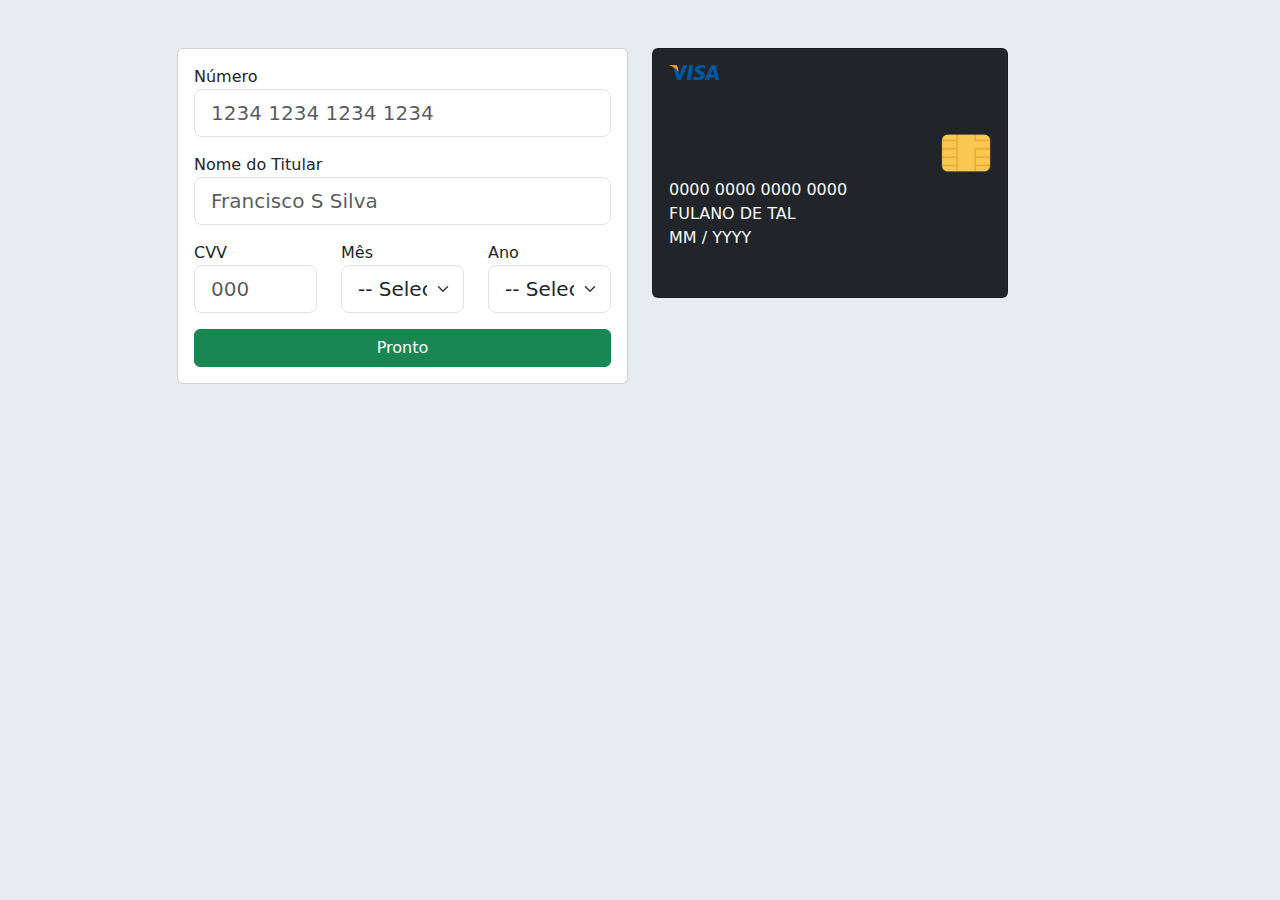
==== confirmar-pagamento.html @ 1c42ce9b "criando tela de pagamento" ====
<!DOCTYPE html>
<html lang="pt-br">

<head>
    <meta charset="UTF-8">
    <meta name="viewport" content="width=device-width, initial-scale=1.0">
    <title>Pagamento</title>


    <link href="https://cdn.jsdelivr.net/npm/bootstrap@5.3.3/dist/css/bootstrap.min.css" rel="stylesheet"
        integrity="sha384-QWTKZyjpPEjISv5WaRU9OFeRpok6YctnYmDr5pNlyT2bRjXh0JMhjY6hW+ALEwIH" crossorigin="anonymous">
    <link rel="stylesheet" href="css/custom.css">
</head>

<body class="container pt-5">
    <div class="row">
        <div class="col-md-5 offset-md-1">
            
            <div class="card card-body">
                <form action="">
                    <label for="">Número</label> 
                    <input onkeyup="preencherNumero()" id="card_numero" type="text" class="form-control form-control-lg mb-3" placeholder="1234 1234 1234 1234">

                    <label for="">Nome do Titular</label> 
                    <input id="card_titular" type="text" class="form-control form-control-lg mb-3" placeholder="Francisco S Silva">

                    <div class="row">
                        <div class="col">
                            <label for="">CVV</label> 
                            <input id="card_cvv" type="text" class="form-control form-control-lg mb-3" placeholder="000"> 
                        </div>

                        <div class="col">
                            <label for="">Mês</label> 
                            <select onchange="preencherMes" id="card_mes" class="form-select form-select-lg mb-3"> <option value="">-- Selecione -- </option>
                            </select>
                        </div>

                        <div class="col">
                            <label for="">Ano</label> 
                           <select onchange="preencherAno" id="card_ano" class="form-select form-select-lg mb-3"> <option value="">-- Selecione -- </option>
                            </select>

                        </div>
                    </div>
  

                    <button class="btn btn-success w-100">Pronto</button>

                </form>
            </div>
        </div>

        <div class="col-md-4">
            <div style="height: 250px;" class="card card-body bg-dark">
                <img width="50px" src="imagens/Visa-Logo-PNG.png" alt="">
                <!--<img width="50px" src="imagens/master.png" alt="">-->

                <div class="text-end mt-5">
                    <img src="imagens/chip.png" width="50" alt="">
    
                </div>

                <div class="text-light">
                    <span id="resultado_numero">0000 0000 0000 0000</span>
                    <br>
                    <span id="resultado_titular">FULANO DE TAL</span>
                    <br>
                    <span id="resultado_mes">MM</span>
                    /
                    <span id="resultado_ano" >YYYY</span>
                </div>
                
                
            </div> 

        </div>

    </div>
    <script src="pagamento.js"></script>
    <script src="https://cdn.jsdelivr.net/npm/bootstrap@5.3.3/dist/js/bootstrap.bundle.min.js"
        integrity="sha384-YvpcrYf0tY3lHB60NNkmXc5s9fDVZLESaAA55NDzOxhy9GkcIdslK1eN7N6jIeHz"
        crossorigin="anonymous"></script>
</body>

</html>
---- css/custom.css ----
html, body {
    height: 100%;
    background-color: #e5edf2
    ;
}

body.login div {
    height: 100vh;
    display: flex;
    align-items: center;

}
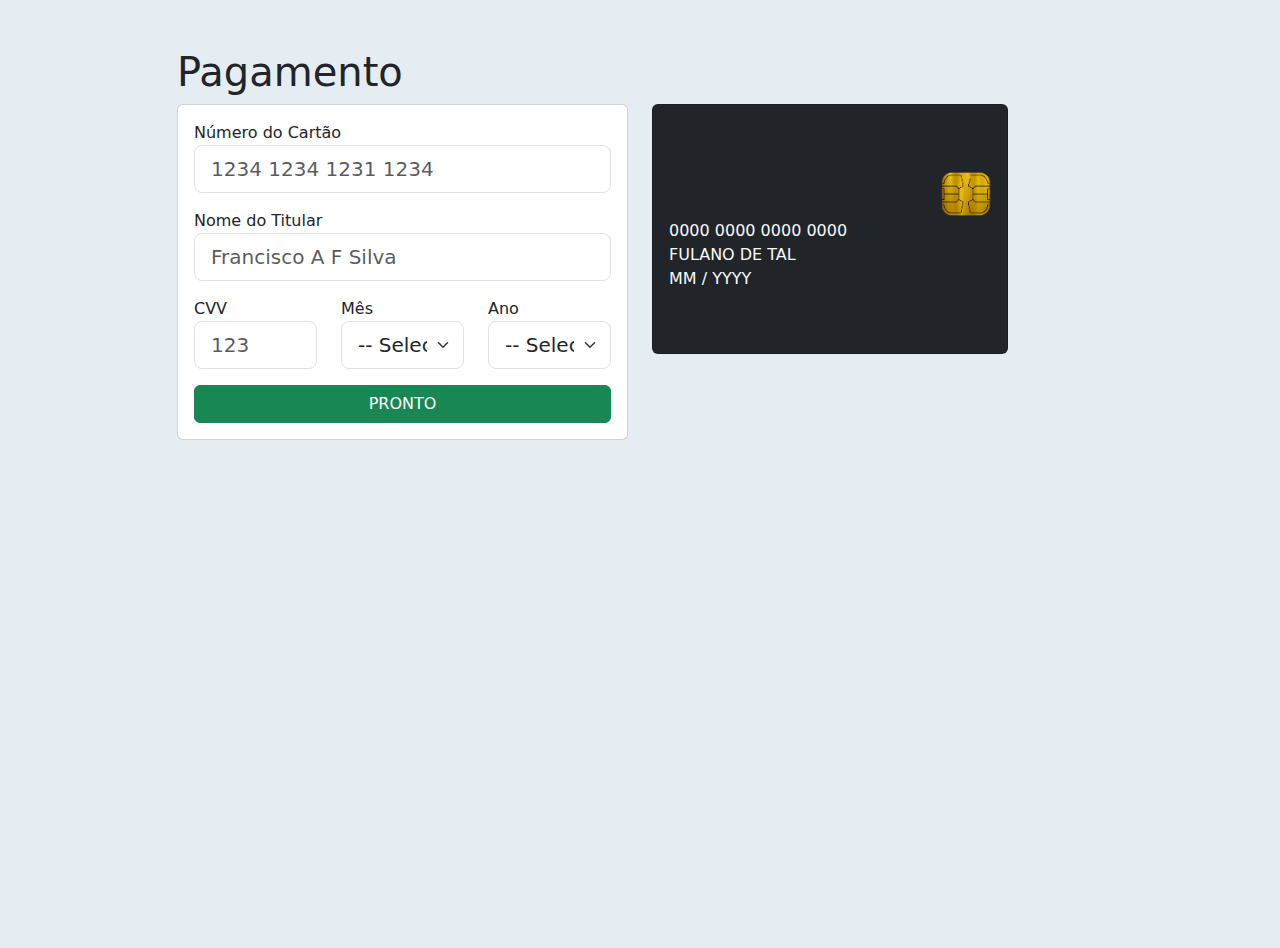
==== commit f1ce2ce4: "tela de pagamento" ====
--- a/confirmar-pagamento.html
+++ b/confirmar-pagamento.html
@@ -1,64 +1,72 @@
 <!DOCTYPE html>
 <html lang="pt-br">
-
 <head>
     <meta charset="UTF-8">
+    <meta http-equiv="X-UA-Compatible" content="IE=edge">
     <meta name="viewport" content="width=device-width, initial-scale=1.0">
-    <title>Pagamento</title>
+    <title>Confirmar Compra</title>
+
+    <link href="https://cdn.jsdelivr.net/npm/bootstrap@5.3.3/dist/css/bootstrap.min.css" rel="stylesheet" integrity="sha384-QWTKZyjpPEjISv5WaRU9OFeRpok6YctnYmDr5pNlyT2bRjXh0JMhjY6hW+ALEwIH" crossorigin="anonymous">
+    <link rel="stylesheet" href="css/custom.css">
+
+    <link
+    rel="stylesheet"
+    href="https://cdnjs.cloudflare.com/ajax/libs/animate.css/4.1.1/animate.min.css"/>
+
+</head>
+<body class="container">
+    <div class="row mt-5">
+
+        <div class="col-md-10 offset-md-1">
+
+            <h1 class="animate__animated animate__fadeInLeft">Pagamento</h1>
+
+        </div>
+        
+        <div class="col-md-5 offset-md-1">
 
 
-    <link href="https://cdn.jsdelivr.net/npm/bootstrap@5.3.3/dist/css/bootstrap.min.css" rel="stylesheet"
-        integrity="sha384-QWTKZyjpPEjISv5WaRU9OFeRpok6YctnYmDr5pNlyT2bRjXh0JMhjY6hW+ALEwIH" crossorigin="anonymous">
-    <link rel="stylesheet" href="css/custom.css">
-</head>
-
-<body class="container pt-5">
-    <div class="row">
-        <div class="col-md-5 offset-md-1">
-            
             <div class="card card-body">
                 <form action="">
-                    <label for="">Número</label> 
-                    <input onkeyup="preencherNumero()" id="card_numero" type="text" class="form-control form-control-lg mb-3" placeholder="1234 1234 1234 1234">
+                    <label for="card_numero">Número do Cartão</label>
+                    <input maxlength="19" onkeyup="preencherNumero()" id="card_numero" type="text" class="form-control form-control-lg mb-3" placeholder="1234 1234 1231 1234" maxlength="19">
 
-                    <label for="">Nome do Titular</label> 
-                    <input id="card_titular" type="text" class="form-control form-control-lg mb-3" placeholder="Francisco S Silva">
+                    <label for="card_titular">Nome do Titular</label>
+                    <input onkeyup="preencherTitular()" id="card_titular" type="text" class="form-control form-control-lg mb-3" placeholder="Francisco A F Silva">
 
                     <div class="row">
                         <div class="col">
-                            <label for="">CVV</label> 
-                            <input id="card_cvv" type="text" class="form-control form-control-lg mb-3" placeholder="000"> 
+                            <label for="card_cvv">CVV</label>
+                            <input onblur="mostrarFrente()"  onfocus="mostrarVerso()" onkeyup="preencherCVV()" maxlength="3" id="card_cvv" type="text" class="form-control form-control-lg mb-3" placeholder="123" maxlength="4">
                         </div>
-
                         <div class="col">
-                            <label for="">Mês</label> 
-                            <select onchange="preencherMes" id="card_mes" class="form-select form-select-lg mb-3"> <option value="">-- Selecione -- </option>
+                            <label for="card_mes">Mês</label>
+                            <select onchange="selecionarMes()" id="card_mes" class="form-select form-select-lg mb-3">
+                                <option value="">-- Selecione --</option>
                             </select>
                         </div>
-
                         <div class="col">
-                            <label for="">Ano</label> 
-                           <select onchange="preencherAno" id="card_ano" class="form-select form-select-lg mb-3"> <option value="">-- Selecione -- </option>
+                            <label for="card_ano">Ano</label>
+                            <select onchange="selecionarAno()" id="card_ano" class="form-select form-select-lg mb-3">
+                                <option value="">-- Selecione --</option>
                             </select>
-
                         </div>
                     </div>
-  
 
-                    <button class="btn btn-success w-100">Pronto</button>
-
+                    <button class="btn btn-success w-100">PRONTO</button>
                 </form>
             </div>
         </div>
-
+        
         <div class="col-md-4">
-            <div style="height: 250px;" class="card card-body bg-dark">
-                <img width="50px" src="imagens/Visa-Logo-PNG.png" alt="">
-                <!--<img width="50px" src="imagens/master.png" alt="">-->
+            <div style="height: 250px;" id="cartao_frente" class="card card-body bg-dark">
+                <div>
+                    <img id="bandeira_visa" class="bandeira" src="imagens/Visa-Logo-PNG.png" alt="Visa" width="50px" style="display:none;">
+                    <img id="bandeira_mastercard" class="bandeira" src="imagens/master.png" alt="Mastercard" width="50px" style="display:none;">
+                </div>
 
                 <div class="text-end mt-5">
-                    <img src="imagens/chip.png" width="50" alt="">
-    
+                    <img src="imagens/chipcartao-removebg-preview.png" width="50" alt="Chip do Cartão">
                 </div>
 
                 <div class="text-light">
@@ -66,21 +74,19 @@
                     <br>
                     <span id="resultado_titular">FULANO DE TAL</span>
                     <br>
-                    <span id="resultado_mes">MM</span>
-                    /
-                    <span id="resultado_ano" >YYYY</span>
+                    <span id="resultado_mes">MM</span> /
+                    <span id="resultado_ano">YYYY</span>
                 </div>
-                
-                
-            </div> 
+            </div>
 
+            <div style="height: 250px; display: none;" id="cartao_verso" class="card card-body bg-dark text-light">
+                    <span id="resultado_cvv">CVV:</span>
+
+            </div>
         </div>
+    </div>
 
-    </div>
+    <script src="https://cdn.jsdelivr.net/npm/bootstrap@5.3.3/dist/js/bootstrap.bundle.min.js" integrity="sha384-YvpcrYf0tY3lHB60NNkmXc5s9fDVZLESaAA55NDzOxhy9GkcIdslK1eN7N6jIeHz" crossorigin="anonymous"></script>
     <script src="pagamento.js"></script>
-    <script src="https://cdn.jsdelivr.net/npm/bootstrap@5.3.3/dist/js/bootstrap.bundle.min.js"
-        integrity="sha384-YvpcrYf0tY3lHB60NNkmXc5s9fDVZLESaAA55NDzOxhy9GkcIdslK1eN7N6jIeHz"
-        crossorigin="anonymous"></script>
 </body>
-
-</html>+</html>
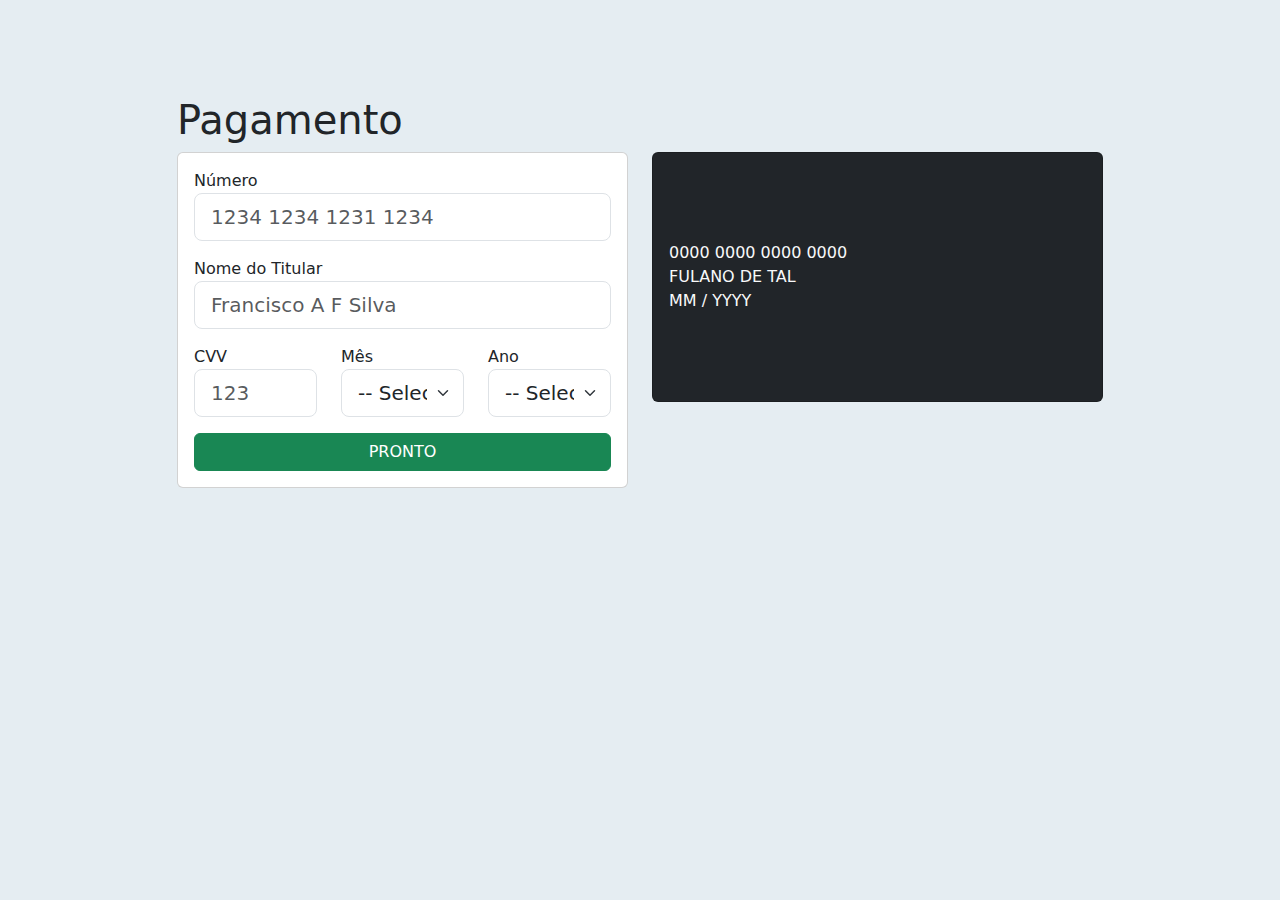
==== commit a726bcb0: "corrigido page pagamento" ====
--- a/confirmar-pagamento.html
+++ b/confirmar-pagamento.html
@@ -1,92 +1,93 @@
 <!DOCTYPE html>
-<html lang="pt-br">
-<head>
-    <meta charset="UTF-8">
-    <meta http-equiv="X-UA-Compatible" content="IE=edge">
-    <meta name="viewport" content="width=device-width, initial-scale=1.0">
-    <title>Confirmar Compra</title>
+<html lang="en">
+    <head>
+        <meta charset="UTF-8">
+        <meta http-equiv="X-UA-Compatible" content="IE=edge">
+        <meta name="viewport" content="width=device-width, initial-scale=1.0">
+        <title>Confirmar Compra</title>
 
-    <link href="https://cdn.jsdelivr.net/npm/bootstrap@5.3.3/dist/css/bootstrap.min.css" rel="stylesheet" integrity="sha384-QWTKZyjpPEjISv5WaRU9OFeRpok6YctnYmDr5pNlyT2bRjXh0JMhjY6hW+ALEwIH" crossorigin="anonymous">
-    <link rel="stylesheet" href="css/custom.css">
+        <link href="https://cdn.jsdelivr.net/npm/bootstrap@5.3.3/dist/css/bootstrap.min.css" rel="stylesheet" integrity="sha384-QWTKZyjpPEjISv5WaRU9OFeRpok6YctnYmDr5pNlyT2bRjXh0JMhjY6hW+ALEwIH" crossorigin="anonymous">
+        
+        <link
+            rel="stylesheet"
+            href="https://cdnjs.cloudflare.com/ajax/libs/animate.css/4.1.1/animate.min.css"
+        />
+        
+        <link rel="stylesheet" href="css/custom.css">
+    </head>
+    <body class="container pt-5">
+        <div class="row mt-5">
 
-    <link
-    rel="stylesheet"
-    href="https://cdnjs.cloudflare.com/ajax/libs/animate.css/4.1.1/animate.min.css"/>
+            <div class="col-md-10 offset-md-1">
+                <h1 class="animate__animated animate__fadeInLeft">Pagamento</h1>
+            </div>
 
-</head>
-<body class="container">
-    <div class="row mt-5">
+            
+            <div class="col-md-5 offset-md-1">
+                
+                <div class="card card-body">
+                    <form action="">
+                        <label for="">Número</label>
+                        <input maxlength="19" onkeyup="preencherNumero(this)" id="card_numero" type="text" class="form-control form-control-lg mb-3" placeholder="1234 1234 1231 1234">
 
-        <div class="col-md-10 offset-md-1">
+                        <label for="">Nome do Titular</label>
+                        <input onkeyup="preencherTitular()" id="card_titular" type="text" class="form-control form-control-lg mb-3" placeholder="Francisco A F Silva">
 
-            <h1 class="animate__animated animate__fadeInLeft">Pagamento</h1>
+                        <div class="row">
+                            <div class="col">
+                                <label for="">CVV</label>
+                                <input onblur="mostrarFrente()" onfocus="mostrarVerso()" onkeyup="preencherCVV()" maxlength="3" id="card_cvv" type="text" class="form-control form-control-lg mb-3" placeholder="123">
+                            </div>
+                            <div class="col">
+                                <label for="">Mês</label>
+                                <select onchange="selecionarMes()" id="card_mes" class="form-select form-select-lg mb-3">
+                                    <option value="">-- Selecione --</option>
+                                </select>
+                            </div>
+                            <div class="col">
+                                <label for="">Ano</label>
+                                <select onchange="selecionarAno()" id="card_ano" class="form-select form-select-lg mb-3">
+                                    <option value="">-- Selecione --</option>
+                                </select>
+                            </div>
+                        </div>
 
-        </div>
-        
-        <div class="col-md-5 offset-md-1">
+                        <button class="btn btn-success w-100">PRONTO</button>
+                    </form>
+                </div>
+
+            </div>
+            <div class="col-md-5">
+                <div style="height: 250px;" id="cartao_frente" class="animate__animated card card-body bg-dark">
+                    <img style="display: none" id="bandeira_mastercard" width="50px" src="imagens/master.png" alt="">
+                    <img style="display: none" id="bandeira_visa" width="50px" src="imagens/visa.png" alt="">
+                    <p style="display: none" id="bandeira_elo" class="text-light">ELO</p>
 
 
-            <div class="card card-body">
-                <form action="">
-                    <label for="card_numero">Número do Cartão</label>
-                    <input maxlength="19" onkeyup="preencherNumero()" id="card_numero" type="text" class="form-control form-control-lg mb-3" placeholder="1234 1234 1231 1234" maxlength="19">
-
-                    <label for="card_titular">Nome do Titular</label>
-                    <input onkeyup="preencherTitular()" id="card_titular" type="text" class="form-control form-control-lg mb-3" placeholder="Francisco A F Silva">
-
-                    <div class="row">
-                        <div class="col">
-                            <label for="card_cvv">CVV</label>
-                            <input onblur="mostrarFrente()"  onfocus="mostrarVerso()" onkeyup="preencherCVV()" maxlength="3" id="card_cvv" type="text" class="form-control form-control-lg mb-3" placeholder="123" maxlength="4">
-                        </div>
-                        <div class="col">
-                            <label for="card_mes">Mês</label>
-                            <select onchange="selecionarMes()" id="card_mes" class="form-select form-select-lg mb-3">
-                                <option value="">-- Selecione --</option>
-                            </select>
-                        </div>
-                        <div class="col">
-                            <label for="card_ano">Ano</label>
-                            <select onchange="selecionarAno()" id="card_ano" class="form-select form-select-lg mb-3">
-                                <option value="">-- Selecione --</option>
-                            </select>
-                        </div>
+                    <div class="text-end mt-5">
+                        <img src="img/chip.png" width="50" alt="">
                     </div>
 
-                    <button class="btn btn-success w-100">PRONTO</button>
-                </form>
+                    <div class="text-light">
+                        <span id="resultado_numero">0000 0000 0000 0000</span>
+                        <br>
+                        <span id="resultado_titular">FULANO DE TAL</span>
+                        <br>
+                        <span id="resultado_mes">MM</span>
+                        /
+                        <span id="resultado_ano">YYYY</span>
+                    </div>
+                </div>
+
+
+                <div style="height: 250px; display: none;" id="cartao_verso" class="animate__animated card card-body bg-dark text-light">
+                    CVV: <span id="resultado_cvv"></span>
+                </div>
             </div>
         </div>
-        
-        <div class="col-md-4">
-            <div style="height: 250px;" id="cartao_frente" class="card card-body bg-dark">
-                <div>
-                    <img id="bandeira_visa" class="bandeira" src="imagens/Visa-Logo-PNG.png" alt="Visa" width="50px" style="display:none;">
-                    <img id="bandeira_mastercard" class="bandeira" src="imagens/master.png" alt="Mastercard" width="50px" style="display:none;">
-                </div>
 
-                <div class="text-end mt-5">
-                    <img src="imagens/chipcartao-removebg-preview.png" width="50" alt="Chip do Cartão">
-                </div>
-
-                <div class="text-light">
-                    <span id="resultado_numero">0000 0000 0000 0000</span>
-                    <br>
-                    <span id="resultado_titular">FULANO DE TAL</span>
-                    <br>
-                    <span id="resultado_mes">MM</span> /
-                    <span id="resultado_ano">YYYY</span>
-                </div>
-            </div>
-
-            <div style="height: 250px; display: none;" id="cartao_verso" class="card card-body bg-dark text-light">
-                    <span id="resultado_cvv">CVV:</span>
-
-            </div>
-        </div>
-    </div>
-
-    <script src="https://cdn.jsdelivr.net/npm/bootstrap@5.3.3/dist/js/bootstrap.bundle.min.js" integrity="sha384-YvpcrYf0tY3lHB60NNkmXc5s9fDVZLESaAA55NDzOxhy9GkcIdslK1eN7N6jIeHz" crossorigin="anonymous"></script>
-    <script src="pagamento.js"></script>
-</body>
-</html>
+        <script src="https://cdn.jsdelivr.net/npm/bootstrap@5.3.3/dist/js/bootstrap.bundle.min.js" integrity="sha384-YvpcrYf0tY3lHB60NNkmXc5s9fDVZLESaAA55NDzOxhy9GkcIdslK1eN7N6jIeHz" crossorigin="anonymous"></script>
+    
+        <script src="js/pagamento.js"></script>
+    </body>
+</html>